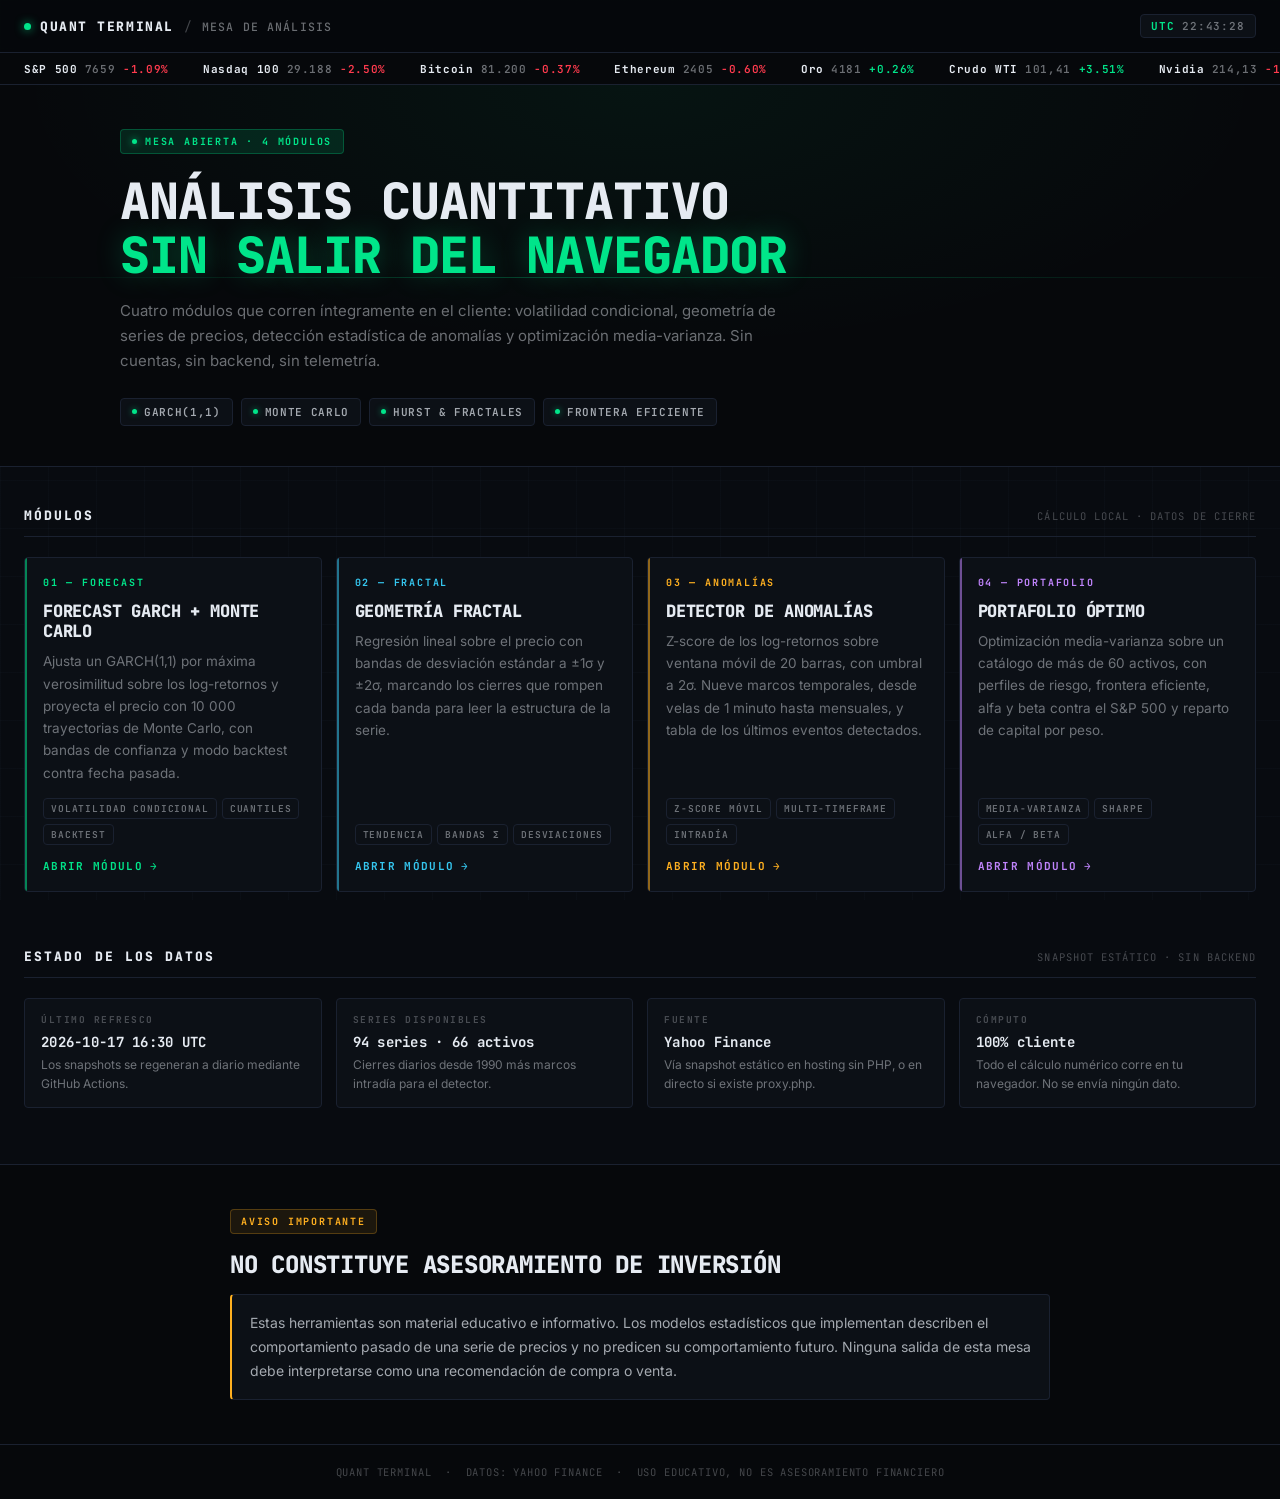
==== index.html @ 5efe61de "feat: Quant Terminal — cuatro módulos de análisis cuantitativo Importa las herramientas de análisis " ====
<!DOCTYPE html>
<html lang="es">
<head>
  <meta charset="UTF-8" />
  <meta name="viewport" content="width=device-width, initial-scale=1.0" />
  <title>Quant Terminal · Herramientas de análisis cuantitativo</title>
  <meta name="description" content="Cuatro herramientas de análisis cuantitativo de mercado en el navegador: forecast GARCH, geometría fractal, detección de anomalías y optimización de portafolio." />
  <link rel="icon" type="image/svg+xml" href="assets/favicon.svg" />
  <link rel="stylesheet" href="assets/css/terminal.css" />

  <style>
    /* ---- index-only layout ------------------------------------------- */
    .tape {
      border-bottom: 1px solid var(--line);
      background: var(--void);
      overflow: hidden;
      height: 32px;
      display: flex;
      align-items: center;
    }
    .tape-track {
      display: flex;
      gap: 34px;
      white-space: nowrap;
      font-family: var(--mono);
      font-size: 11px;
      font-weight: 600;
      letter-spacing: .06em;
      will-change: transform;
      animation: slide 48s linear infinite;
      padding-left: 24px;
    }
    .tape:hover .tape-track { animation-play-state: paused; }
    @keyframes slide { from { transform: translateX(0); } to { transform: translateX(-50%); } }
    .tape-item { color: var(--ink-45); }
    .tape-item b { color: var(--ink); font-weight: 700; margin-right: 7px; }
    .tape-item .up { color: var(--long); }
    .tape-item .dn { color: var(--short); }

    .grid-sec { padding: 40px 24px 56px; }
    .grid-head {
      max-width: 1480px;
      margin: 0 auto 20px;
      display: flex;
      align-items: baseline;
      justify-content: space-between;
      gap: 14px;
      flex-wrap: wrap;
      border-bottom: 1px solid var(--line);
      padding-bottom: 12px;
    }
    .grid-head h2 {
      font-family: var(--mono);
      font-size: 13px;
      font-weight: 800;
      letter-spacing: .16em;
      text-transform: uppercase;
      color: var(--ink);
    }
    .grid-head span {
      font-family: var(--mono);
      font-size: 10.5px;
      letter-spacing: .10em;
      text-transform: uppercase;
      color: var(--ink-28);
    }

    .cards {
      max-width: 1480px;
      margin: 0 auto;
      display: grid;
      grid-template-columns: repeat(auto-fit, minmax(290px, 1fr));
      gap: 14px;
    }

    .card {
      display: flex;
      flex-direction: column;
      background: var(--panel);
      border: 1px solid var(--line);
      border-radius: var(--r);
      padding: 18px;
      text-decoration: none;
      color: inherit;
      position: relative;
      overflow: hidden;
      transition: border-color .16s, transform .16s, background .16s;
    }
    .card::after {
      content: "";
      position: absolute;
      left: 0; top: 0; bottom: 0;
      width: 2px;
      background: var(--tone, var(--long));
      opacity: .55;
      transition: opacity .16s;
    }
    .card:hover {
      border-color: color-mix(in srgb, var(--tone, var(--long)) 45%, var(--line));
      background: var(--panel-2);
      transform: translateY(-2px);
    }
    .card:hover::after { opacity: 1; }

    .card-id {
      font-family: var(--mono);
      font-size: 10px;
      font-weight: 700;
      letter-spacing: .18em;
      text-transform: uppercase;
      color: var(--tone, var(--long));
      margin-bottom: 12px;
    }
    .card h3 {
      font-family: var(--mono);
      font-size: 17px;
      font-weight: 800;
      letter-spacing: -.01em;
      text-transform: uppercase;
      line-height: 1.2;
      margin-bottom: 9px;
      color: var(--ink);
    }
    .card p {
      font-size: 13.5px;
      line-height: 1.65;
      color: var(--ink-45);
      margin-bottom: 14px;
      flex: 1;
    }
    .card-tags { display: flex; flex-wrap: wrap; gap: 5px; margin-bottom: 14px; }
    .card-tag {
      font-family: var(--mono);
      font-size: 9.5px;
      font-weight: 600;
      letter-spacing: .09em;
      text-transform: uppercase;
      color: var(--ink-45);
      border: 1px solid var(--line);
      border-radius: var(--r);
      padding: 3px 7px;
    }
    .card-go {
      font-family: var(--mono);
      font-size: 11px;
      font-weight: 700;
      letter-spacing: .12em;
      text-transform: uppercase;
      color: var(--tone, var(--long));
      display: inline-flex;
      align-items: center;
      gap: 7px;
    }
    .card:hover .card-go { gap: 11px; }
    .card-go span { transition: transform .16s; }

    /* source / status strip */
    .meta-sec { padding: 0 24px 56px; }
    .meta-inner {
      max-width: 1480px;
      margin: 0 auto;
      display: grid;
      grid-template-columns: repeat(auto-fit, minmax(210px, 1fr));
      gap: 14px;
    }
    .meta-cell {
      background: var(--panel);
      border: 1px solid var(--line);
      border-radius: var(--r);
      padding: 14px 16px;
    }
    .meta-cell dt {
      font-family: var(--mono);
      font-size: 9.5px;
      font-weight: 700;
      letter-spacing: .16em;
      text-transform: uppercase;
      color: var(--ink-28);
      margin-bottom: 7px;
    }
    .meta-cell dd {
      font-family: var(--mono);
      font-size: 14px;
      font-weight: 700;
      color: var(--ink);
      letter-spacing: .02em;
    }
    .meta-cell dd small {
      display: block;
      margin-top: 5px;
      font-family: var(--sans);
      font-size: 12px;
      font-weight: 400;
      color: var(--ink-45);
      letter-spacing: 0;
      line-height: 1.55;
    }

    @media (max-width: 860px) {
      .grid-sec { padding: 28px 16px 40px; }
      .meta-sec { padding: 0 16px 40px; }
    }
  </style>
</head>
<body>

<!-- NAV -->
<nav class="nav">
  <div class="nav-inner">
    <a class="nav-brand" href="./"><span class="nav-dot"></span>Quant&nbsp;Terminal</a>
    <span class="nav-sep">/</span>
    <span class="nav-lbl">Mesa de análisis</span>
    <span class="nav-clock" id="qtt-clock"><b>UTC</b> <span id="qtt-clock-val">--:--:--</span></span>
  </div>
</nav>

<!-- TICKER TAPE -->
<div class="tape" aria-hidden="true">
  <div class="tape-track" id="tape"></div>
</div>

<!-- HERO -->
<section class="hero">
  <div class="hero-scan" aria-hidden="true"></div>
  <div class="hero-inner">
    <div class="hero-pill"><span class="hero-pill-dot"></span>Mesa abierta · 4 módulos</div>
    <h1>Análisis cuantitativo<br><em>sin salir del navegador</em></h1>
    <p class="hero-sub">
      Cuatro módulos que corren íntegramente en el cliente: volatilidad condicional,
      geometría de series de precios, detección estadística de anomalías y
      optimización media-varianza. Sin cuentas, sin backend, sin telemetría.
    </p>
    <div class="hero-wins">
      <span class="hero-win"><span class="hero-win-dot"></span>GARCH(1,1)</span>
      <span class="hero-win"><span class="hero-win-dot"></span>Monte Carlo</span>
      <span class="hero-win"><span class="hero-win-dot"></span>Hurst &amp; fractales</span>
      <span class="hero-win"><span class="hero-win-dot"></span>Frontera eficiente</span>
    </div>
  </div>
</section>

<!-- TOOL GRID -->
<section class="grid-sec">
  <div class="grid-head">
    <h2>Módulos</h2>
    <span>Cálculo local · datos de cierre</span>
  </div>

  <div class="cards">
    <a class="card" href="analisis-forecast/" style="--tone:#00e58a">
      <div class="card-id">01 — Forecast</div>
      <h3>Forecast GARCH + Monte Carlo</h3>
      <p>
        Ajusta un GARCH(1,1) por máxima verosimilitud sobre los log-retornos y proyecta
        el precio con 10 000 trayectorias de Monte Carlo, con bandas de confianza y
        modo backtest contra fecha pasada.
      </p>
      <div class="card-tags">
        <span class="card-tag">Volatilidad condicional</span>
        <span class="card-tag">Cuantiles</span>
        <span class="card-tag">Backtest</span>
      </div>
      <div class="card-go">Abrir módulo <span>&#8594;</span></div>
    </a>

    <a class="card" href="analisis-fractal/" style="--tone:#35c7f0">
      <div class="card-id">02 — Fractal</div>
      <h3>Geometría Fractal</h3>
      <p>
        Regresión lineal sobre el precio con bandas de desviación estándar a &plusmn;1σ y
        &plusmn;2σ, marcando los cierres que rompen cada banda para leer la estructura
        de la serie.
      </p>
      <div class="card-tags">
        <span class="card-tag">Tendencia</span>
        <span class="card-tag">Bandas σ</span>
        <span class="card-tag">Desviaciones</span>
      </div>
      <div class="card-go">Abrir módulo <span>&#8594;</span></div>
    </a>

    <a class="card" href="analisis-anomalia/" style="--tone:#ffb020">
      <div class="card-id">03 — Anomalías</div>
      <h3>Detector de Anomalías</h3>
      <p>
        Z-score de los log-retornos sobre ventana móvil de 20 barras, con umbral a 2σ.
        Nueve marcos temporales, desde velas de 1 minuto hasta mensuales, y tabla de
        los últimos eventos detectados.
      </p>
      <div class="card-tags">
        <span class="card-tag">Z-score móvil</span>
        <span class="card-tag">Multi-timeframe</span>
        <span class="card-tag">Intradía</span>
      </div>
      <div class="card-go">Abrir módulo <span>&#8594;</span></div>
    </a>

    <a class="card" href="analisis-portafolio/" style="--tone:#c084fc">
      <div class="card-id">04 — Portafolio</div>
      <h3>Portafolio Óptimo</h3>
      <p>
        Optimización media-varianza sobre un catálogo de más de 60 activos, con perfiles
        de riesgo, frontera eficiente, alfa y beta contra el S&amp;P 500 y reparto de
        capital por peso.
      </p>
      <div class="card-tags">
        <span class="card-tag">Media-varianza</span>
        <span class="card-tag">Sharpe</span>
        <span class="card-tag">Alfa / Beta</span>
      </div>
      <div class="card-go">Abrir módulo <span>&#8594;</span></div>
    </a>
  </div>
</section>

<!-- META -->
<section class="meta-sec">
  <div class="grid-head">
    <h2>Estado de los datos</h2>
    <span id="meta-src">Comprobando fuente…</span>
  </div>
  <dl class="meta-inner">
    <div class="meta-cell">
      <dt>Último refresco</dt>
      <dd id="meta-updated">—<small>Los snapshots se regeneran a diario mediante GitHub Actions.</small></dd>
    </div>
    <div class="meta-cell">
      <dt>Series disponibles</dt>
      <dd id="meta-count">—<small>Cierres diarios desde 1990 más marcos intradía para el detector.</small></dd>
    </div>
    <div class="meta-cell">
      <dt>Fuente</dt>
      <dd>Yahoo Finance<small>Vía snapshot estático en hosting sin PHP, o en directo si existe proxy.php.</small></dd>
    </div>
    <div class="meta-cell">
      <dt>Cómputo</dt>
      <dd>100&#37; cliente<small>Todo el cálculo numérico corre en tu navegador. No se envía ningún dato.</small></dd>
    </div>
  </dl>
</section>

<!-- DISCLAIMER -->
<section class="info-band">
  <div class="info-inner">
    <span class="info-pill">Aviso importante</span>
    <h2 class="info-title">No constituye asesoramiento de inversión</h2>
    <div class="info-box">
      Estas herramientas son material educativo e informativo. Los modelos estadísticos que
      implementan describen el comportamiento pasado de una serie de precios y no predicen
      su comportamiento futuro. Ninguna salida de esta mesa debe interpretarse como una
      recomendación de compra o venta.
    </div>
  </div>
</section>

<footer class="foot">
  <div class="foot-inner">
    Quant Terminal &nbsp;·&nbsp; Datos: Yahoo Finance &nbsp;·&nbsp;
    Uso educativo, no es asesoramiento financiero
  </div>
</footer>

<script>
/* ---- UTC session clock ------------------------------------------------- */
(function(){
  var out = document.getElementById("qtt-clock-val");
  function tick(){ out.textContent = new Date().toISOString().slice(11, 19); }
  tick();
  setInterval(tick, 1000);
})();

/* ---- ticker tape + data status, both read from the snapshot set -------- */
(function(){
  var TAPE = [
    ["^GSPC", "S&P 500", "_gspc"],
    ["^NDX", "Nasdaq 100", "_ndx"],
    ["BTC-USD", "Bitcoin", "btc_usd"],
    ["ETH-USD", "Ethereum", "eth_usd"],
    ["GC=F", "Oro", "gc_f"],
    ["CL=F", "Crudo WTI", "cl_f"],
    ["NVDA", "Nvidia", "nvda"],
    ["AAPL", "Apple", "aapl"],
    ["MSFT", "Microsoft", "msft"],
    ["TLT", "Bonos 20y", "tlt"]
  ];

  var track = document.getElementById("tape");

  function render(rows){
    if (!rows.length){ track.parentNode.style.display = "none"; return; }
    // Duplicated so the -50% keyframe loops seamlessly.
    track.innerHTML = rows.concat(rows).map(function (row){
      var cls = row.change >= 0 ? "up" : "dn";
      var sign = row.change >= 0 ? "+" : "";
      return '<span class="tape-item"><b>' + row.label + "</b>" +
             row.price + ' <span class="' + cls + '">' + sign +
             row.change.toFixed(2) + "%</span></span>";
    }).join("");
  }

  function fmt(value){
    return value >= 1000
      ? value.toLocaleString("es-ES", { maximumFractionDigits: 0 })
      : value.toLocaleString("es-ES", { maximumFractionDigits: 2 });
  }

  Promise.all(TAPE.map(function (entry){
    return fetch("data/daily/" + entry[2] + ".json", { cache: "no-cache" })
      .then(function (res){ return res.ok ? res.json() : null; })
      .then(function (snap){
        if (!snap || !snap.prices || snap.prices.length < 2) return null;
        var prices = snap.prices;
        var last = prices[prices.length - 1][1];
        var prev = prices[prices.length - 2][1];
        return { label: entry[1], price: fmt(last), change: ((last - prev) / prev) * 100 };
      })
      .catch(function (){ return null; });
  })).then(function (rows){
    render(rows.filter(Boolean));
  });

  fetch("data/manifest.json", { cache: "no-cache" })
    .then(function (res){ return res.ok ? res.json() : null; })
    .then(function (manifest){
      if (!manifest) throw new Error("sin manifest");
      var updated = document.getElementById("meta-updated");
      var count = document.getElementById("meta-count");
      var symbols = Object.keys(manifest.series || {});
      var total = symbols.reduce(function (acc, key){
        return acc + Object.keys(manifest.series[key]).length;
      }, 0);

      if (manifest.updated){
        var when = new Date(manifest.updated);
        updated.firstChild.nodeValue = when.toISOString().slice(0, 16).replace("T", " ") + " UTC";
      }
      count.firstChild.nodeValue = total + " series · " + symbols.length + " activos";
      document.getElementById("meta-src").textContent = "Snapshot estático · sin backend";
    })
    .catch(function (){
      document.getElementById("meta-src").textContent = "Snapshot no disponible";
    });
})();
</script>

</body>
</html>
---- assets/css/terminal.css ----
/* ==========================================================================
   QUANT TERMINAL — shared design system
   Inverted, monospaced, trading-desk aesthetic.
   Class names mirror the original markup so page HTML stays untouched.
   ========================================================================== */

@import url("https://fonts.googleapis.com/css2?family=JetBrains+Mono:wght@400;500;700;800&family=Inter:wght@400;500;600;700;800&display=swap");

*,
*::before,
*::after { box-sizing: border-box; margin: 0; padding: 0; }

:root {
  /* canvas */
  --void:      #06080b;
  --bg:        #080b10;
  --panel:     #0c1016;
  --panel-2:   #0f141c;
  --line:      #1a2130;
  --line-soft: rgba(255, 255, 255, .06);

  /* ink */
  --ink:       #e6ebf2;
  --ink-70:    rgba(230, 235, 242, .70);
  --ink-45:    rgba(230, 235, 242, .45);
  --ink-28:    rgba(230, 235, 242, .28);

  /* signal */
  --long:      #00e58a;
  --short:     #ff3b4e;
  --warn:      #ffb020;
  --info:      #35c7f0;
  --accent:    #00e58a;
  --accent-dim: rgba(0, 229, 138, .12);

  --mono: "JetBrains Mono", ui-monospace, "SF Mono", Menlo, monospace;
  --sans: "Inter", ui-sans-serif, system-ui, sans-serif;

  --r: 4px;
}

html { scroll-behavior: smooth; }

body {
  min-height: 100vh;
  background: var(--bg);
  color: var(--ink);
  font-family: var(--sans);
  font-size: 15px;
  -webkit-font-smoothing: antialiased;
  overflow-x: hidden;
}

/* faint desk grid over the whole page */
body::before {
  content: "";
  position: fixed;
  inset: 0;
  z-index: 0;
  pointer-events: none;
  background-image:
    linear-gradient(rgba(120, 150, 190, .030) 1px, transparent 1px),
    linear-gradient(90deg, rgba(120, 150, 190, .030) 1px, transparent 1px);
  background-size: 48px 48px;
}

body > * { position: relative; z-index: 1; }

::selection { background: rgba(0, 229, 138, .25); color: #fff; }

/* ---------------------------------------------------------------- NAV ---- */
.nav {
  position: sticky;
  top: 0;
  z-index: 50;
  background: rgba(6, 8, 11, .92);
  backdrop-filter: blur(14px);
  -webkit-backdrop-filter: blur(14px);
  border-bottom: 1px solid var(--line);
}

.nav-inner {
  max-width: 1480px;
  margin: 0 auto;
  padding: 0 24px;
  height: 52px;
  display: flex;
  align-items: center;
  gap: 10px;
}

.nav-brand {
  display: inline-flex;
  align-items: center;
  gap: 9px;
  text-decoration: none;
  font-family: var(--mono);
  font-weight: 800;
  font-size: 13px;
  letter-spacing: .12em;
  text-transform: uppercase;
  color: var(--ink);
  white-space: nowrap;
}

.nav-brand:hover { color: var(--long); }

.nav-dot {
  width: 7px;
  height: 7px;
  border-radius: 50%;
  background: var(--long);
  box-shadow: 0 0 10px rgba(0, 229, 138, .8);
  flex-shrink: 0;
  animation: pulse 2.4s ease-in-out infinite;
}

@keyframes pulse { 0%, 100% { opacity: 1; } 50% { opacity: .35; } }

.nav-sep { color: var(--ink-28); font-family: var(--mono); font-size: 13px; }

.nav-lbl {
  font-family: var(--mono);
  font-size: 11.5px;
  font-weight: 500;
  letter-spacing: .10em;
  text-transform: uppercase;
  color: var(--ink-45);
  white-space: nowrap;
  overflow: hidden;
  text-overflow: ellipsis;
}

/* live session clock pinned right of the nav */
.nav-clock {
  margin-left: auto;
  display: inline-flex;
  align-items: center;
  gap: 7px;
  font-family: var(--mono);
  font-size: 11px;
  font-weight: 600;
  letter-spacing: .08em;
  color: var(--ink-45);
  border: 1px solid var(--line);
  border-radius: var(--r);
  padding: 4px 10px;
  background: var(--panel);
}

.nav-clock b { color: var(--long); font-weight: 700; }

/* waves from the old theme are removed entirely */
.wave { display: none !important; }

/* --------------------------------------------------------------- HERO ---- */
.hero {
  position: relative;
  background:
    radial-gradient(ellipse 70% 100% at 50% 0%, rgba(0, 229, 138, .055) 0%, transparent 70%),
    var(--void);
  border-bottom: 1px solid var(--line);
  overflow: hidden;
  padding: 44px 24px 40px;
  display: flex;
  align-items: center;
  justify-content: center;
  min-height: 0;
}

/* blobs and scanline: stripped back to a single hairline sweep */
.hero-blob,
.hero-grid { display: none; }

.hero-scan {
  position: absolute;
  left: 0;
  right: 0;
  height: 1px;
  background: linear-gradient(90deg, transparent, rgba(0, 229, 138, .30) 50%, transparent);
  animation: scan 6s linear infinite;
  pointer-events: none;
}

@keyframes scan {
  0%   { top: 0;    opacity: 0; }
  8%   { opacity: 1; }
  92%  { opacity: 1; }
  100% { top: 100%; opacity: 0; }
}

.hero-inner {
  position: relative;
  z-index: 2;
  max-width: 1040px;
  margin: 0 auto;
  text-align: left;
  width: 100%;
  animation: rise .5s cubic-bezier(.22, 1, .36, 1) both;
}

@keyframes rise {
  from { opacity: 0; transform: translateY(14px); }
  to   { opacity: 1; transform: translateY(0); }
}

.hero-pill {
  display: inline-flex;
  align-items: center;
  gap: 8px;
  font-family: var(--mono);
  font-size: 10px;
  font-weight: 700;
  letter-spacing: .18em;
  text-transform: uppercase;
  color: var(--long);
  background: var(--accent-dim);
  border: 1px solid rgba(0, 229, 138, .25);
  border-radius: var(--r);
  padding: 5px 11px;
  margin-bottom: 20px;
}

.hero-pill-dot {
  width: 5px;
  height: 5px;
  border-radius: 50%;
  background: var(--long);
  box-shadow: 0 0 7px rgba(0, 229, 138, .8);
  animation: pulse 2s ease infinite;
}

.hero h1 {
  font-family: var(--mono);
  font-size: clamp(28px, 4.4vw, 50px);
  font-weight: 800;
  letter-spacing: -.02em;
  line-height: 1.08;
  color: var(--ink);
  margin-bottom: 16px;
  text-transform: uppercase;
}

.hero h1 em {
  font-style: normal;
  color: var(--long);
  text-shadow: 0 0 28px rgba(0, 229, 138, .3);
}

.hero-sub {
  font-size: 15px;
  color: var(--ink-45);
  line-height: 1.68;
  max-width: 660px;
  margin: 0 0 24px;
}

.hero-wins {
  display: flex;
  align-items: center;
  gap: 8px;
  flex-wrap: wrap;
}

.hero-win {
  display: inline-flex;
  align-items: center;
  gap: 7px;
  font-family: var(--mono);
  font-size: 11px;
  font-weight: 600;
  letter-spacing: .06em;
  text-transform: uppercase;
  color: var(--ink-70);
  background: var(--panel);
  border: 1px solid var(--line);
  border-radius: var(--r);
  padding: 6px 11px;
}

.hero-win-dot {
  width: 5px;
  height: 5px;
  border-radius: 50%;
  background: var(--long);
  box-shadow: 0 0 6px rgba(0, 229, 138, .6);
  flex-shrink: 0;
}

/* ------------------------------------------------------- TOOL SECTION ---- */
.light-sec {
  background: var(--bg);
  padding: 28px 24px 36px;
  position: relative;
}

.light-sec::before { content: none; }

.light-sec.tool-section {
  padding: 16px 20px 20px;
  min-height: calc(100vh - 52px);
  display: flex;
  flex-direction: column;
}

.light-sec.tool-section .light-inner {
  display: flex;
  flex-direction: column;
  flex: 1;
  min-height: 0;
  width: 100%;
  max-width: none;
}

.light-inner {
  max-width: 1480px;
  margin: 0 auto;
  position: relative;
  z-index: 1;
}

.tool-header {
  display: flex;
  align-items: center;
  gap: 12px;
  flex-shrink: 0;
  margin-bottom: 12px;
  flex-wrap: wrap;
  border-bottom: 1px solid var(--line);
  padding-bottom: 10px;
}

.tool-header .light-pill { margin-bottom: 0; }
.tool-header .light-sub { display: none; }

.tool-header .light-title {
  font-size: clamp(14px, 1.5vw, 18px);
  margin-bottom: 0;
  line-height: 1;
}

.light-pill {
  display: inline-flex;
  align-items: center;
  gap: 6px;
  font-family: var(--mono);
  font-size: 10px;
  font-weight: 700;
  letter-spacing: .16em;
  text-transform: uppercase;
  color: var(--info);
  background: rgba(53, 199, 240, .10);
  border: 1px solid rgba(53, 199, 240, .22);
  border-radius: var(--r);
  padding: 5px 10px;
  margin-bottom: 16px;
}

.light-title {
  font-family: var(--mono);
  font-size: clamp(18px, 2.4vw, 28px);
  font-weight: 800;
  letter-spacing: -.01em;
  line-height: 1.15;
  color: var(--ink);
  margin-bottom: 12px;
  text-transform: uppercase;
}

.light-title em { font-style: normal; color: var(--long); }

.light-sub {
  font-size: 14px;
  color: var(--ink-45);
  line-height: 1.68;
  max-width: 660px;
  margin-bottom: 24px;
}

/* ----------------------------------------------------------- TOOL CARD -- */
.tool-card {
  background: var(--panel);
  border: 1px solid var(--line);
  border-radius: var(--r);
  padding: 16px;
  position: relative;
  overflow: hidden;
  display: flex;
  flex-direction: column;
  gap: 14px;
  flex: 1 1 auto;
  min-height: 0;
}

.tool-card::before,
.tool-card::after { content: none; }

.tool-grid {
  position: relative;
  z-index: 1;
  display: grid;
  grid-template-columns: repeat(auto-fit, minmax(170px, 1fr));
  gap: 12px;
  align-items: end;
  flex-shrink: 0;
}

.field { display: flex; flex-direction: column; gap: 6px; }

.field label {
  font-family: var(--mono);
  font-size: 10px;
  font-weight: 700;
  letter-spacing: .14em;
  text-transform: uppercase;
  color: var(--ink-45);
}

.field select,
.field input[type="number"],
.field input[type="date"],
.field input[type="text"] {
  width: 100%;
  background: var(--void);
  border: 1px solid var(--line);
  color: var(--ink);
  font-family: var(--mono);
  font-size: 13px;
  font-weight: 600;
  padding: 9px 11px;
  border-radius: var(--r);
  outline: none;
  transition: border-color .15s, box-shadow .15s;
  color-scheme: dark;
}

.field select option { background: var(--void); color: var(--ink); font-weight: 600; }

.field select:focus,
.field input:focus {
  border-color: rgba(0, 229, 138, .55);
  box-shadow: 0 0 0 2px rgba(0, 229, 138, .10);
}

.field-check {
  display: flex;
  align-items: center;
  gap: 9px;
  padding: 9px 11px;
  border-radius: var(--r);
  background: var(--void);
  border: 1px solid var(--line);
  cursor: pointer;
  font-family: var(--mono);
  font-size: 11.5px;
  font-weight: 600;
  letter-spacing: .06em;
  text-transform: uppercase;
  color: var(--ink-70);
  user-select: none;
  transition: border-color .15s, color .15s;
}

.field-check:hover { border-color: rgba(0, 229, 138, .4); color: var(--ink); }
.field-check input { width: 14px; height: 14px; accent-color: var(--long); cursor: pointer; }

.btn-primary {
  background: var(--long);
  color: #04120c;
  border: none;
  padding: 10px 18px;
  border-radius: var(--r);
  font-family: var(--mono);
  font-size: 12px;
  font-weight: 800;
  letter-spacing: .10em;
  text-transform: uppercase;
  cursor: pointer;
  transition: filter .15s, box-shadow .15s;
  box-shadow: 0 0 0 1px rgba(0, 229, 138, .4), 0 4px 18px rgba(0, 229, 138, .18);
}

.btn-primary:hover { filter: brightness(1.12); box-shadow: 0 0 0 1px var(--long), 0 6px 24px rgba(0, 229, 138, .3); }
.btn-primary:active { filter: brightness(.95); }
.btn-primary:disabled { opacity: .45; cursor: wait; filter: grayscale(.4); }

/* -------------------------------------------------------------- CHART ---- */
.chart-wrap {
  margin-top: 0;
  position: relative;
  z-index: 1;
  background: var(--void);
  border: 1px solid var(--line);
  border-radius: var(--r);
  padding: 14px;
  flex: 1 1 auto;
  display: flex;
  flex-direction: column;
  min-height: 0;
}

.chart-head {
  display: flex;
  align-items: center;
  justify-content: space-between;
  flex-wrap: wrap;
  gap: 10px;
  margin-bottom: 10px;
  flex-shrink: 0;
  padding-bottom: 10px;
  border-bottom: 1px solid var(--line);
}

.chart-title {
  font-family: var(--mono);
  font-size: 13px;
  font-weight: 700;
  color: var(--ink);
  letter-spacing: .02em;
}

.chart-meta {
  font-family: var(--mono);
  font-size: 11px;
  color: var(--ink-45);
  font-weight: 500;
  letter-spacing: .04em;
}

.chart-canvas-host { position: relative; flex: 1 1 0; min-height: 240px; width: 100%; }

.status {
  margin-top: 10px;
  padding: 8px 12px;
  border-radius: var(--r);
  font-family: var(--mono);
  font-size: 11.5px;
  font-weight: 600;
  letter-spacing: .03em;
  background: var(--panel-2);
  color: var(--ink-45);
  border: 1px solid var(--line);
  border-left: 2px solid var(--ink-28);
  flex-shrink: 0;
}

.status.error   { background: rgba(255, 59, 78, .07);  color: #ff8d99; border-color: rgba(255, 59, 78, .22);  border-left-color: var(--short); }
.status.loading { background: rgba(53, 199, 240, .07); color: #8fdcf5; border-color: rgba(53, 199, 240, .22); border-left-color: var(--info); }
.status.ok      { background: rgba(0, 229, 138, .07);  color: #6ff0bb; border-color: rgba(0, 229, 138, .22);  border-left-color: var(--long); }

/* ------------------------------------------------------------- LEGEND ---- */
.legend { display: flex; flex-wrap: wrap; gap: 6px; margin-top: 10px; flex-shrink: 0; }

.leg {
  display: inline-flex;
  align-items: center;
  gap: 7px;
  font-family: var(--mono);
  font-size: 10.5px;
  font-weight: 600;
  letter-spacing: .05em;
  text-transform: uppercase;
  color: var(--ink-70);
  background: var(--panel);
  border: 1px solid var(--line);
  border-radius: var(--r);
  padding: 4px 9px;
}

.leg-sw { width: 14px; height: 2px; border-radius: 0; flex-shrink: 0; }

/* ------------------------------------------------- ENTROPY / READOUTS ---- */
.entropy {
  margin-top: 10px;
  padding: 9px 12px;
  border-radius: var(--r);
  font-family: var(--mono);
  font-size: 12px;
  font-weight: 700;
  letter-spacing: .04em;
  background: var(--panel-2);
  color: var(--ink);
  border: 1px solid var(--line);
  text-align: center;
  flex-shrink: 0;
  display: none;
}

.entropy.show { display: block; }
.entropy.low { background: rgba(0, 229, 138, .08);  color: #6ff0bb; border-color: rgba(0, 229, 138, .25); }
.entropy.med { background: rgba(255, 176, 32, .08);  color: #ffd27a; border-color: rgba(255, 176, 32, .25); }
.entropy.hi  { background: rgba(255, 59, 78, .08);   color: #ff8d99; border-color: rgba(255, 59, 78, .25); }

/* -------------------------------------------------------------- TABLE ---- */
.qtable-wrap { margin-top: 10px; overflow: auto; max-height: 230px; flex-shrink: 0; }

.qtable {
  width: 100%;
  border-collapse: collapse;
  font-family: var(--mono);
  font-size: 11.5px;
  color: var(--ink);
  background: var(--panel);
  border: 1px solid var(--line);
  border-radius: var(--r);
  overflow: hidden;
}

.qtable th,
.qtable td {
  padding: 7px 11px;
  text-align: right;
  border-bottom: 1px solid var(--line-soft);
  white-space: nowrap;
  font-variant-numeric: tabular-nums;
}

.qtable th {
  position: sticky;
  top: 0;
  background: var(--panel-2);
  color: var(--ink-45);
  font-weight: 700;
  letter-spacing: .10em;
  text-transform: uppercase;
  font-size: 10px;
  z-index: 1;
}

.qtable td:first-child,
.qtable th:first-child { text-align: left; font-weight: 700; color: var(--ink-70); }
.qtable tbody tr:last-child td { border-bottom: none; }
.qtable tbody tr:hover td { background: rgba(255, 255, 255, .02); }

.qtable .pos, .qtable td.pos { color: var(--long); }
.qtable .neg, .qtable td.neg { color: var(--short); }

/* ---------------------------------------------------------- INFO BAND ---- */
.info-band {
  background: var(--void);
  border-top: 1px solid var(--line);
  padding: 44px 24px;
  position: relative;
  overflow: hidden;
}

.info-band::before { content: none; }

.info-inner {
  max-width: 820px;
  margin: 0 auto;
  text-align: left;
  position: relative;
  z-index: 1;
}

.info-pill {
  display: inline-block;
  font-family: var(--mono);
  font-size: 10px;
  font-weight: 700;
  letter-spacing: .18em;
  text-transform: uppercase;
  color: var(--warn);
  background: rgba(255, 176, 32, .09);
  border: 1px solid rgba(255, 176, 32, .25);
  padding: 5px 10px;
  border-radius: var(--r);
  margin-bottom: 16px;
}

.info-title {
  font-family: var(--mono);
  font-size: clamp(17px, 2.2vw, 24px);
  font-weight: 800;
  color: var(--ink);
  letter-spacing: -.01em;
  line-height: 1.25;
  margin-bottom: 14px;
  text-transform: uppercase;
}

.info-title br { display: none; }

.info-box {
  background: var(--panel);
  border: 1px solid var(--line);
  border-left: 2px solid var(--warn);
  border-radius: var(--r);
  padding: 16px 18px;
  font-size: 14px;
  font-weight: 400;
  color: var(--ink-70);
  line-height: 1.7;
}

/* ------------------------------------------------------------- FOOTER ---- */
.foot {
  background: var(--void);
  border-top: 1px solid var(--line);
  padding: 20px 24px;
  text-align: center;
}

.foot-inner {
  max-width: 1480px;
  margin: 0 auto;
  font-family: var(--mono);
  font-size: 10.5px;
  letter-spacing: .08em;
  text-transform: uppercase;
  color: var(--ink-28);
}

.foot a { color: var(--ink-45); text-decoration: none; }
.foot a:hover { color: var(--long); }

/* ------------------------------------------------------- RESPONSIVE ------ */
@media (max-width: 860px) {
  .light-sec { padding: 24px 16px 28px; }
  .light-sec.tool-section { padding: 12px 14px 16px; }
  .hero { padding: 32px 16px 28px; }
  .info-band { padding: 36px 16px; }
  .tool-card { padding: 12px; }
  .chart-canvas-host { flex: none; height: 50vh; min-height: 280px; }
  .nav-clock { display: none; }
}

@media (max-width: 580px) {
  .nav-inner { padding: 0 14px; }
  .nav-lbl { display: none; }
  .hero-wins { gap: 6px; }
  .chart-wrap { padding: 10px; }
  .chart-canvas-host { flex: none; height: 44vh; min-height: 230px; }
  .tool-header { margin-bottom: 10px; }
}

/* ------------------------------------------- tool-specific additions ----- */

/* legend marker used by the fractal and anomaly scanners */
.leg-dot { width: 8px; height: 8px; border-radius: 50%; flex-shrink: 0; }

/* anomaly scanner: table of the most recent detections */
.anomalies-wrap {
  margin-top: 10px;
  overflow: auto;
  max-height: 180px;
  flex-shrink: 0;
  display: none;
}

.anomalies-wrap.show { display: block; }

.anomtable {
  width: 100%;
  border-collapse: collapse;
  font-family: var(--mono);
  font-size: 11.5px;
  color: var(--ink);
  background: var(--panel);
  border: 1px solid var(--line);
  border-radius: var(--r);
  overflow: hidden;
}

.anomtable th,
.anomtable td {
  padding: 7px 11px;
  text-align: left;
  border-bottom: 1px solid var(--line-soft);
  white-space: nowrap;
  font-variant-numeric: tabular-nums;
}

.anomtable th {
  position: sticky;
  top: 0;
  background: var(--panel-2);
  color: var(--ink-45);
  font-weight: 700;
  font-size: 10px;
  letter-spacing: .10em;
  text-transform: uppercase;
  z-index: 1;
}

.anomtable td:last-child,
.anomtable th:last-child { text-align: right; }
.anomtable tbody tr:last-child td { border-bottom: none; }
.anomtable tbody tr:hover td { background: rgba(255, 255, 255, .02); }

/* an up-move anomaly is a long signal, a down-move a short one */
.anomtable .dir-up { color: var(--long);  font-weight: 700; }
.anomtable .dir-dn { color: var(--short); font-weight: 700; }
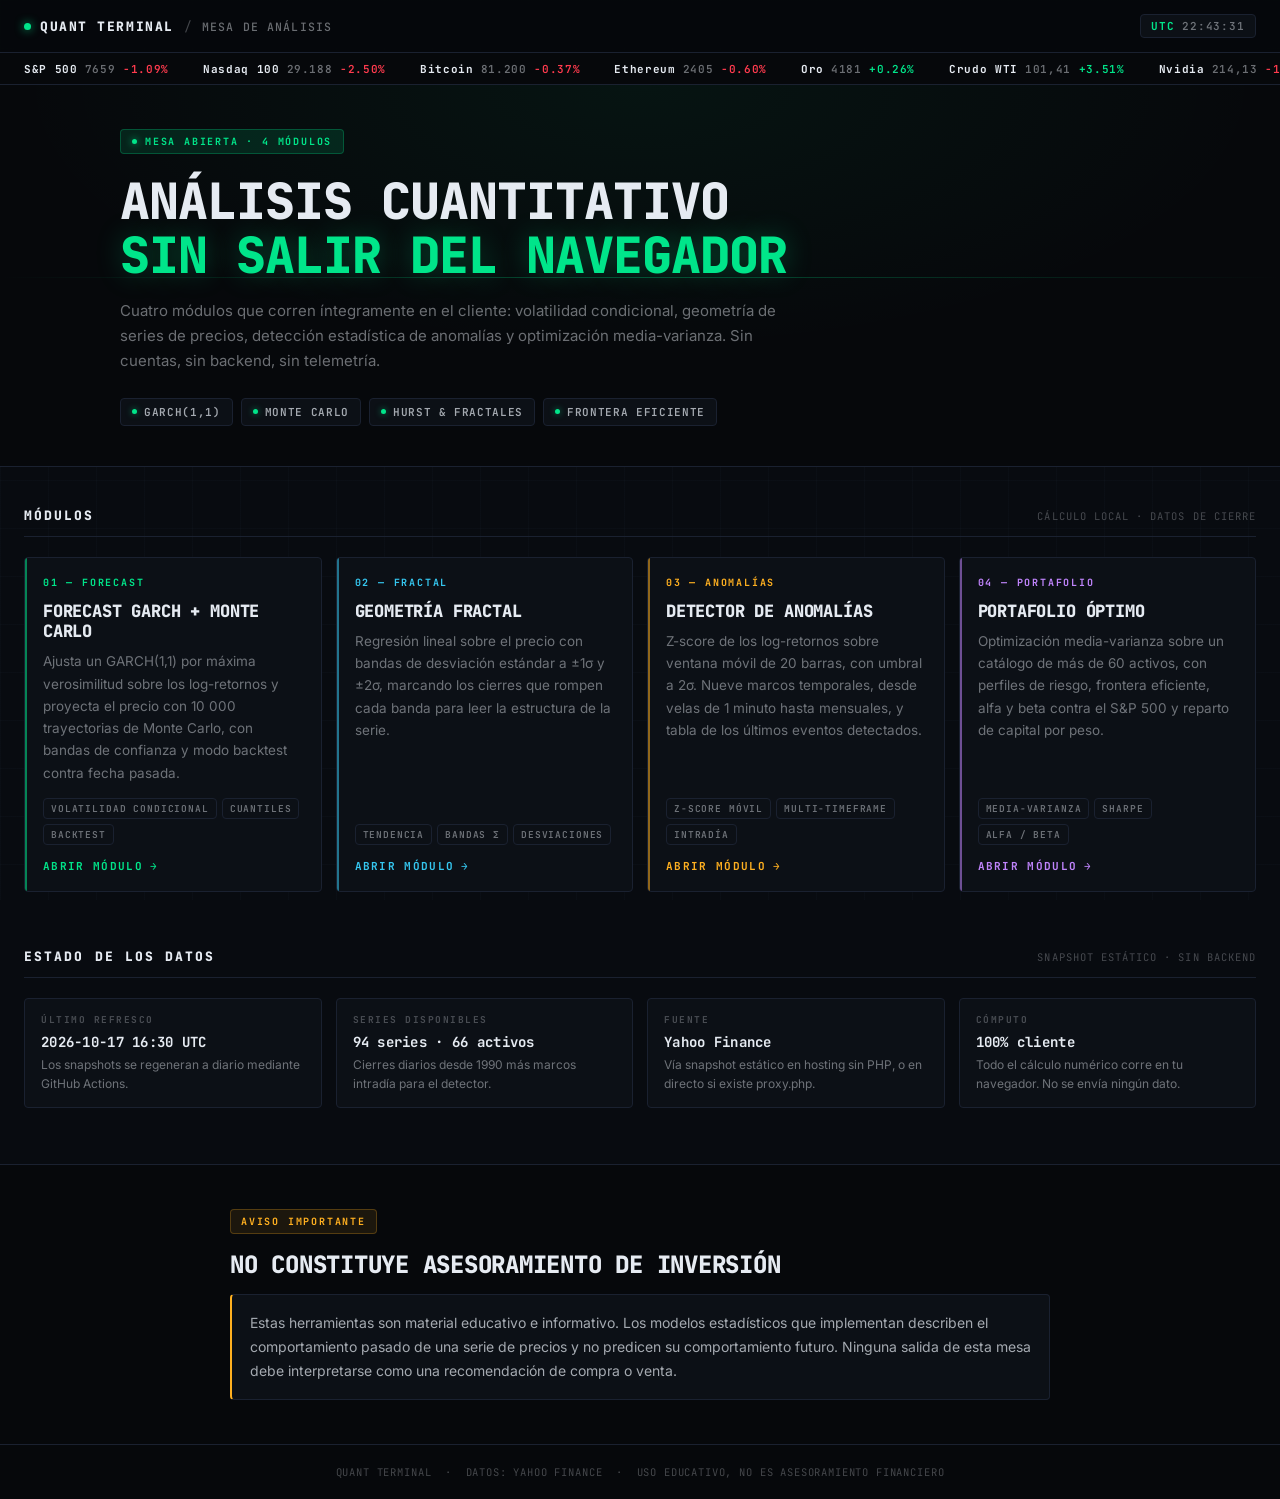
==== commit ae8eaa7b: "chore: añade metadatos Open Graph al índice Ahora que el sitio es público, los enlaces compartidos m" ====
--- a/index.html
+++ b/index.html
@@ -6,6 +6,12 @@
   <title>Quant Terminal · Herramientas de análisis cuantitativo</title>
   <meta name="description" content="Cuatro herramientas de análisis cuantitativo de mercado en el navegador: forecast GARCH, geometría fractal, detección de anomalías y optimización de portafolio." />
   <link rel="icon" type="image/svg+xml" href="assets/favicon.svg" />
+
+  <meta property="og:type" content="website" />
+  <meta property="og:title" content="Quant Terminal" />
+  <meta property="og:description" content="Cuatro herramientas de análisis cuantitativo de mercado que corren íntegramente en el navegador: forecast GARCH, geometría fractal, detección de anomalías y optimización de portafolio." />
+  <meta property="og:url" content="https://arios117.github.io/QuantTradingTools/" />
+  <meta name="twitter:card" content="summary" />
   <link rel="stylesheet" href="assets/css/terminal.css" />
 
   <style>
